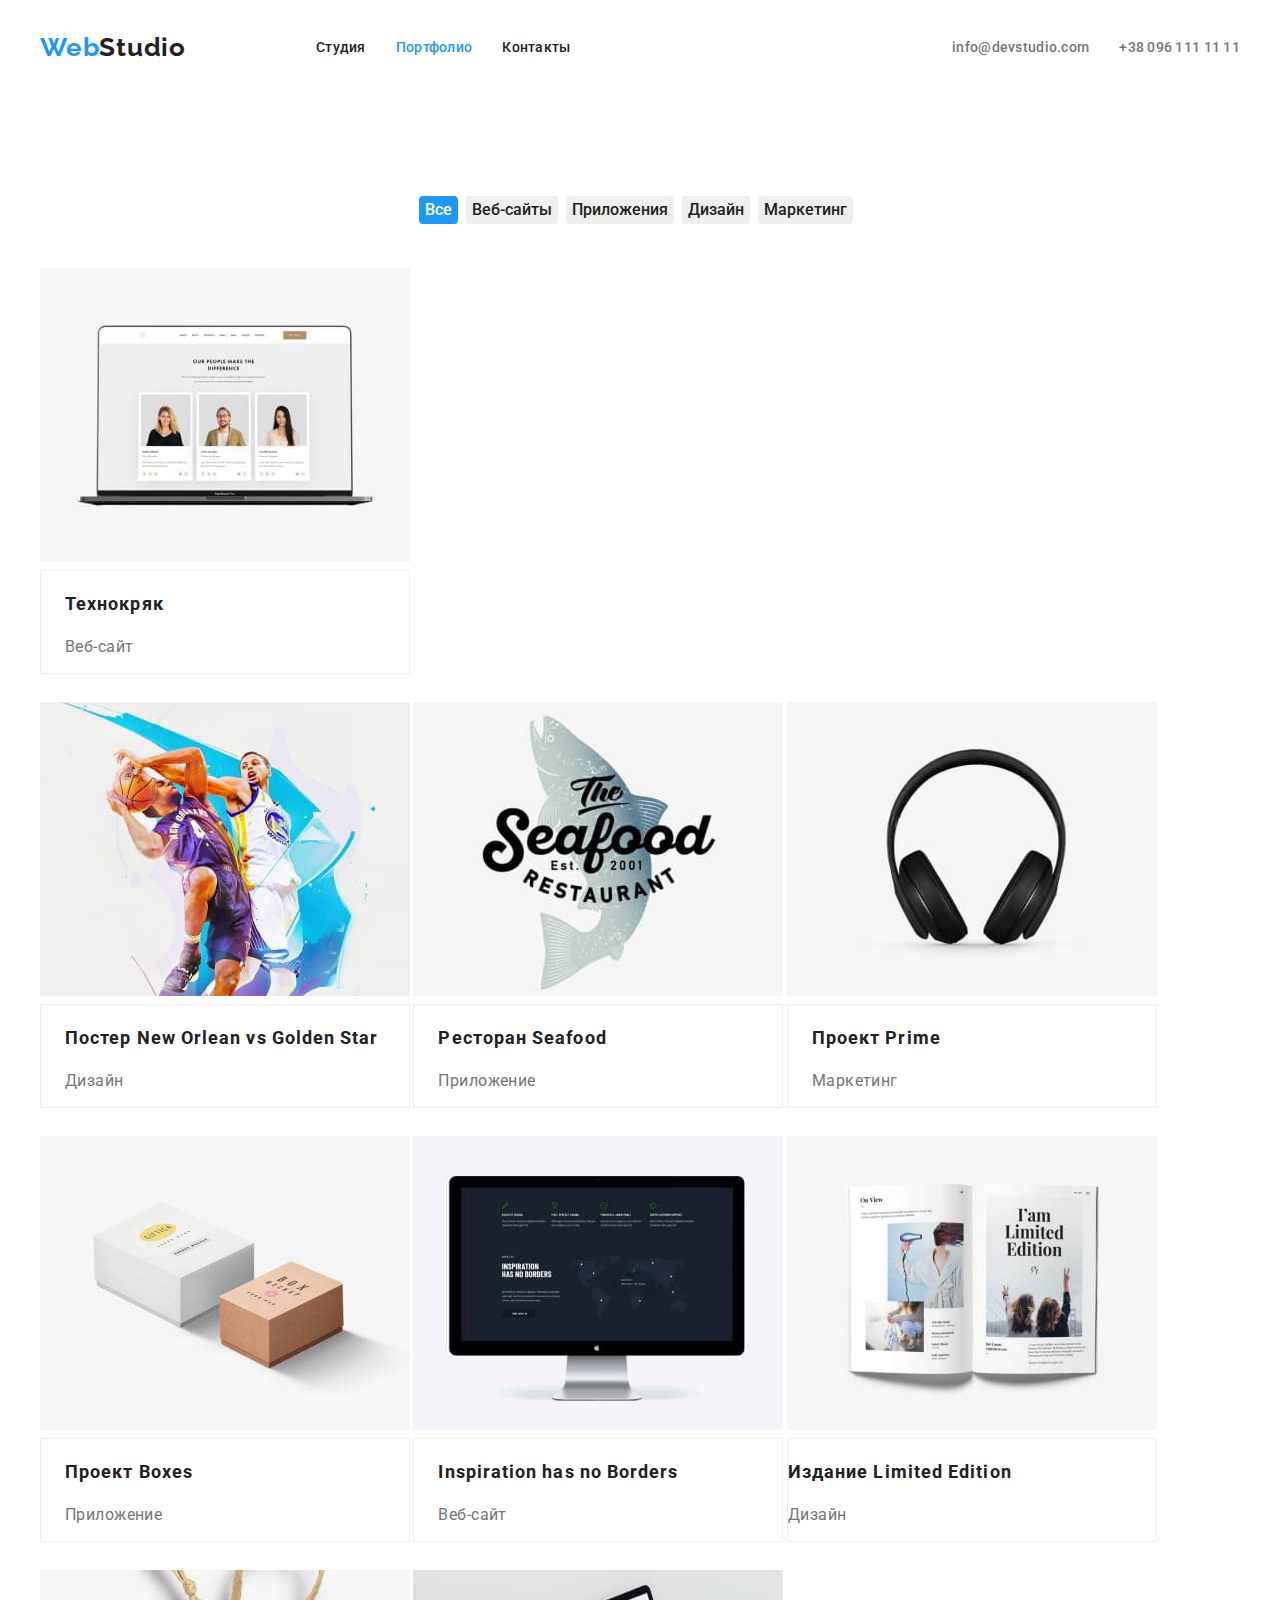
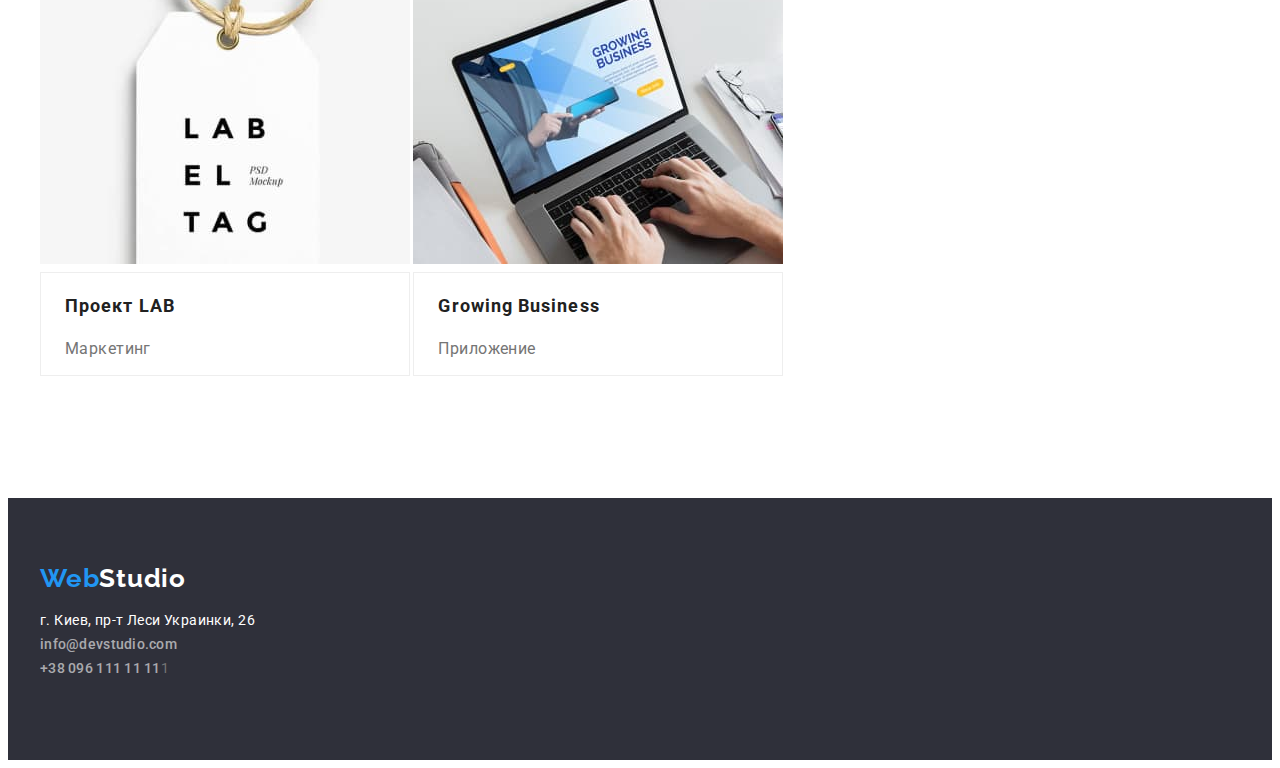
==== portfolio.html @ 3c6b90d7 "доработка" ====
<!DOCTYPE html>
<html lang="ru">
<head>
    <meta charset="UTF-8">
    <meta http-equiv="X-UA-Compatible" content="IE=edge">
    <meta name="viewport" content="width=device-width, initial-scale=1.0">
    <title>Портфолио</title>
    <link href="https://fonts.googleapis.com/css2?family=Raleway:wght@700&family=Roboto:wght@400;500;700&display=swap"
        rel="stylesheet">
        <link rel="stylesheet" href="https://cdnjs.cloudflare.com/ajax/libs/modern-normalize/1.1.0/modern-normalize.min.css"
            integrity="sha512-wpPYUAdjBVSE4KJnH1VR1HeZfpl1ub8YT/NKx4PuQ5NmX2tKuGu6U/JRp5y+Y8XG2tV+wKQpNHVUX03MfMFn9Q=="
            crossorigin="anonymous" referrerpolicy="no-referrer" />
    <link rel="stylesheet" href="./css/styles.css">
</head>
<body> 
    <!--Head-->
    <header class="header">
        <div class="conteiner-main-nav">
        <nav class="header-nav">
            <a class="logo link" href="./index.html"><span class="accent">Web</span>Studio</a>
    
            <ul class="header-list list">
                <li class="header-item"><a class="nav-link link" href="./index.html">Студия</a></li>
                <li class="header-item"><a class="nav-link link current" href="./portfolio.html">Портфолио</a></li>
                <li class="header-item"><a class="nav-link link" href="./index.html">Контакты</a></li>
            </ul>
        </nav>
        <ul class="header-list list">
    
            <li class="header-item"><a class="contacts-link link" href="mailto:info@devstudio.com">info@devstudio.com</a>
            </li>
            <li class="header-item"><a class="contacts-link link" href="tel:+380961111111">+38 096 111 11 11</a></li>
        </ul>
        </div>
    </header>
    <main class="conteiner">
    <section class="portfolio">
        <h1 class="visually-hidden">Портфолио</h1>
      <div class="flex-main">
        <ul class="portfolio-buttons-list list">
            <li><button class="portfolio-button current" type="button">Все</button></li>
            <li><button class="portfolio-button" type="button">Веб-сайты</button></li>
            <li><button class="portfolio-button" type="button">Приложения</button></li>
            <li><button class="portfolio-button" type="button">Дизайн</button></li>
            <li><button class="portfolio-button" type="button">Маркетинг</button></li>
        </ul>
        
        <ul class="flex-list list">
            <li class="flex-item"> <a class="link link" href=""><img src="./images/portfolio/img.jpg" alt="Лап Топ" width="370" />
            <div class="flex-frame">
            <h2 class="flex-sub">Технокряк</h2>
            <p class="flex-desc">Веб-сайт</p></a></li>
            </div>

            <li class="flex-item"> <a class="link link" href=""><img src="./images/portfolio/img-2.jpg" alt="Постер Баскетбол" width="370" />
            <div class="flex-frame">
            <h2 class="flex-sub">Постер New Orlean vs Golden Star</h2>
            <p class="flex-desc">Дизайн</p></a></li>
            </div>

            <li class="flex-item"> <a class="link link" href=""><img src="./images/portfolio/img-3.jpg" alt="Логотип ресторана" width="370" />
            <div class="flex-frame">
            <h2 class="flex-sub">Ресторан Seafood</h2>
            <p class="flex-desc">Приложение</p></a></li>
            </div>

            <li class="flex-item"> <a class="link link" href=""><img src="./images/portfolio/img-4.jpg" alt="Наушники" width="370" />
            <div class="flex-frame">
            <h2 class="flex-sub">Проект Prime</h2>
            <p class="flex-desc">Маркетинг</p></a></li>
            </div>

            <li class="flex-item"> <a class="link link" href=""><img src="./images/portfolio/img-5.jpg" alt="Коробочки" width="370" />
                <div class="flex-frame">
            <h2 class="flex-sub">Проект Boxes</h2>
            <p class="flex-desc">Приложение</p></a></li>
            </div>

            <li class="flex-item"> <a class="link link" href=""><img src="./images/portfolio/img-6.jpg" alt="Монитор" width="370" />
                <div class="flex-frame">
            <h2 class="flex-sub">Inspiration has no Borders</h2>
            <p class="flex-desc">Веб-сайт</p></a></li>
            </div>

            <li class="flex-item"> <a class="link link" href=""><img src="./images/portfolio/img-7.jpg" alt="Книга" width="370" />
                <div class="flex-frame">
            <h2 class="work-sub">Издание Limited Edition</h2>
            <p class="work-desc">Дизайн</p></a></li>
            </div>

            <li class="flex-item"> <a class="link link" href=""><img src="./images/portfolio/img-8.jpg" alt="Бирка" width="370" />
                <div class="flex-frame">
            <h2 class="flex-sub">Проект LAB</h2>
            <p class="flex-desc">Маркетинг</p></a></li>
            </div>

            <li class="flex-item"> <a class="link link" href=""><img src="./images/portfolio/img-9.jpg" alt="Призентация" width="370" />
                <div class="flex-frame">
            <h2 class="flex-sub">Growing Business</h2>
            <p class="flex-desc">Приложение</p></a></li>
            </div>
        </ul>
        </div>
    </section>
    </main>
    <footer class="footer">
        <div class="conteiner">
        <a class="logo link" href="./index.html"><span class="accent">Web</span>Studio</a>
    
        <address class="address">
            <ul class="address-list list">
                <li class="address-item"><a class="address-link link" href="./index.html">г. Киев, пр-т Леси Украинки,
                        26</a></li>
                <li class="address-item"><a class="contacts-link link"
                        href="mailto:info@devstudio.com">info@devstudio.com</a></li>
                <li class="address-item"><a class="contacts-link link" href="tel:+380961111111">+38 096 111 11 11</a>1</li>
            </ul>
        </address>
    </div>
    </footer>
    
</body>
</html>
---- css/styles.css ----
:root{
    --primary-text-color: #757575;
    --secondary-text-color: #212121;
    --primary-white-color: #ffffff;
    --accent-color: #2196f3;
}

body{
    font-family: Roboto,sans-serif;
    font-size: 14px;
    color: var(--primary-text-color);
    letter-spacing: 0.03em;
    line-height: 1.71;
    background-color: var(--primary-white-color)
}
.list{
    list-style: none;
}

.link{
    text-decoration: none;
}
.accent{
    color: var(--accent-color);
}
/*---------------conteiner--------------- */
.conteiner{
   width: 1200px;
   padding-left: 15px;
   padding-right: 15px;
   margin: 0 auto;
 } 
.conteiner-main-nav {
    display: flex;
    width: 1200px;
    height: 80px;
    padding-left: 15px;
    padding-right: 15px;
    margin: 0 auto;
    align-items: center;
    justify-content: space-between;
}
/*-----------------header---------------- */
.header-nav{
    display: flex;
    margin-right: 50px;
}
.header-list {
    display: flex;
    margin-left: 90px;
    margin-top: 34px;
    margin-bottom: 34px;
 }
.header-item {
    margin-right: 30px;   
}
.header-list .header-item:last-child {
    margin-right: 0px;
} 
.nav-link{
    margin-bottom: 100px;
}
address {
    font-style: normal;
}
/*-------------------logo-------------------*/
.logo{
    margin-top: 30px;
    margin-bottom: 30px;
    font-family: 'Raleway';
    font-weight: 700;
    font-size: 26px;
    line-height: 1.19;
    letter-spacing: 0.03em;
    color: var(--secondary-text-color)  
}
/*-----------------portfoliobtn----------------*/
.portfolio-buttons-list {
    display: flex;
    flex-wrap: wrap;
}
.portfolio-button {
    margin-right: 8px;

}
.portfolio-buttons-list:last-child{
    margin-right: 0px;
}
.nav-link,
.contacts-link {
    font-weight: 500;
    line-height: 1.14;
    letter-spacing: 0.02em;
    color: var(--secondary-text-color)
}
.contacts-link {
    color: var(--primary-text-color)
}
/*--------------------hero--------------------*/
.visually-hidden {
    position: absolute;
    width: 1px;
    height: 1px;
    margin: -1px;
    border: 0;
    padding: 0;
    clip: rect(0 0 0 0);
    overflow: hidden;
}
.hero{
    background-color: #2F303A;
    text-align: center;
    padding-top: 94px;
    padding-bottom: 94px;
}
.hero-title {
    padding-top: 200px;
    margin-top: 0px;
    margin-bottom: 50px;
    font-weight: 900;
    font-size: 44px;
    line-height: 1.36;
    letter-spacing: 0.06em;
    text-transform: uppercase;
    color: var(--primary-white-color)
    
}
/*-------------------btn---------------------*/
.button{
    display: inline-block;
    font-family: inherit;
    font-weight: 700;
    font-size: 16px;
    line-height: 1.87;
    letter-spacing: 0.06em;
    color: var(--primary-white-color);
    background-color: var(--accent-color);
    border: none;
    padding: 10px 32px ;
    border-radius: 4px;
    min-width: 130px;
    text-align: center;
    cursor: pointer;
}
/*------------------work---------------------*/
.work{
    padding-top: 94px;
    padding-bottom: 94px;
}
.work-list .work-item:last-child {
    margin-right: 0px;
}

.work-list {
    display: flex;
    padding-right: 40px;
    width: 1170px;
}

.work-subtitle {
    font-size: 14px;
    line-height: 1.14;
    text-transform: uppercase;
    color: var(--secondary-text-color)
}
.work-sub {
    font-size: 18px;
    line-height: 2.0;
    letter-spacing: 0.06em;
    color: var(--secondary-text-color)
}
.work-deskription {
    width: 270px;
}
/*-------------------about------------------*/
.about {
    margin-top: 0px;
    margin-bottom: 0px;
    padding-bottom: 94px;
}
.about-list{
    display: flex;
    flex-wrap: wrap;
    justify-content: space-between;
    padding: 0px;
    margin: 0px;
}
.about-item{
    width: 370px;
    height: 294px;
}
/*-------------------title--------------------*/
.section-title{
    font-weight: 700;
    font-size: 36px;
    line-height: 1.16;
    margin: 0px;
    padding-bottom: 50px;
    text-align: center;
    color: var(--secondary-text-color)
}
.section-about-title{
        font-weight: 700;
        font-size: 36px;
        line-height: 1.16;
        text-align: center;
        color: var(--secondary-text-color);
        margin-top: 0px;
        margin-bottom: 0px;
        padding-bottom: 50px;
}
/*--------------------team--------------------*/
.team{
    padding-top: 94px;
    padding-bottom: 94px;
    background-color: #F5F4FA;
}
.team-list{
    display: flex;
    width: 270px;
    padding: 0px;
    margin: 0px;
}
.team-item{
    margin-right: 30px;
}
.team-list .team-item:last-child{
    margin-right: 0px;
}    
.team-list .team-item:first-child{
    margin-left: 0px;
}    
.team-top-title{
    font-weight: 500;
    font-size: 16px;
    line-height: 1.88;
    color: var(--secondary-text-color)
}
.team-desc{
    font-size: 16px;
    line-height: 1.18;
    color: var(--primary-text-color);
}
/*--------------------footer------------------*/
.footer{
    background-color: #2F303A;
    padding-top: 65px;
    padding-bottom: 65px;
}
.footer .logo,
.address-link{
    color: var(--primary-white-color);
}
.footer .contacts-link{
    color: rgba(255, 255, 255, 0.6)
}
.nav-link:hover,
.nav-link:focus,
.contacts-link:hover,
.contacts-link:focus,
.current{
    color: var(--accent-color);
}
/*-----------------portfolio-----------------*/
.portfolio {
    padding-top: 94px;
    padding-bottom: 94px;
}
.portfolio-button.current {
   background-color: var(--accent-color);
   color: var(--primary-white-color)
}

.portfolio-button:hover,
.portfolio-button:focus {
    color: var(--primary-white-color);
    background-color: var(--accent-color);
}
.portfolio-buttons-list {
    justify-content: center;
    padding: 0;
    padding-bottom: 30px;    
}
.portfolio-button {
    font-family: inherit;
    font-weight: 500;
    font-size: 16px;
    line-height: 1.62;
    text-align: center;
    color: var(--secondary-text-color);
    border: none;
    border-radius: 4px;
    cursor: pointer;
}
/*---------------work portfolio-----------------*/
    .work-desc{
    font-size: 16px;
    line-height: 1.18;
    color: var(--primary-text-color)
}
    .work-deskription{
    font-size: 14px;
    color: var(--primary-text-color)
}
/*------------------flex--------------------*/

.flex-list{
    display: flex;
    flex-wrap: wrap;
    justify-content: space-between;
    padding: 0;
    margin: 0px; 
}
.flex-frame {
    border: 1px solid #EEEEEE;
}

.flex-sub{
    font-size: 18px;
    line-height: 2.0;
    letter-spacing: 0.06em;
    padding-left: 24px;
    color: var(--secondary-text-color)
}
.flex-desc{
     font-size: 16px;
     line-height: 1.18;
     padding-left: 24px;
     color: var(--primary-text-color);
}
.flex-item{
    display: inline-block;
    width: 370px;
    height: 404px;
    margin-bottom: 30px;
}

.flex-item:nth-child(3n) {
    margin-right: 0px;
}
.address-list{
    padding: 0px;
}
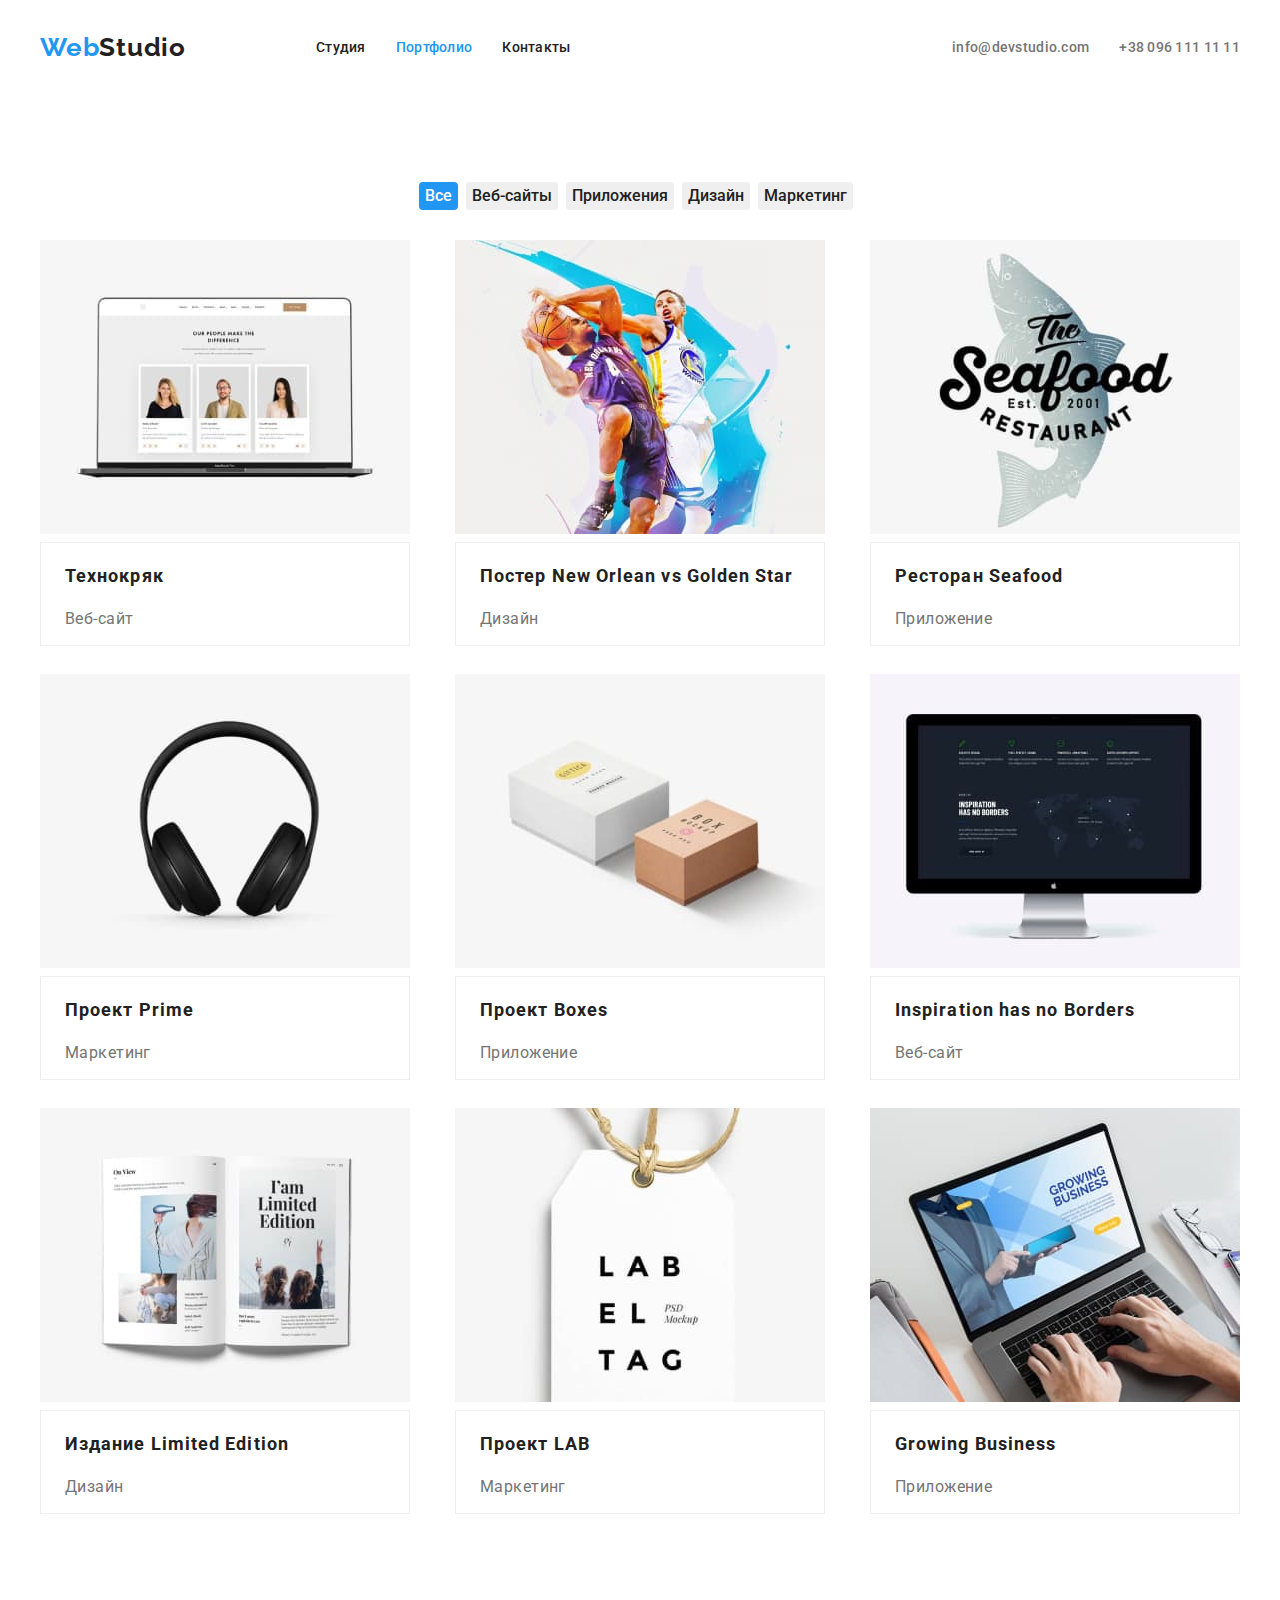
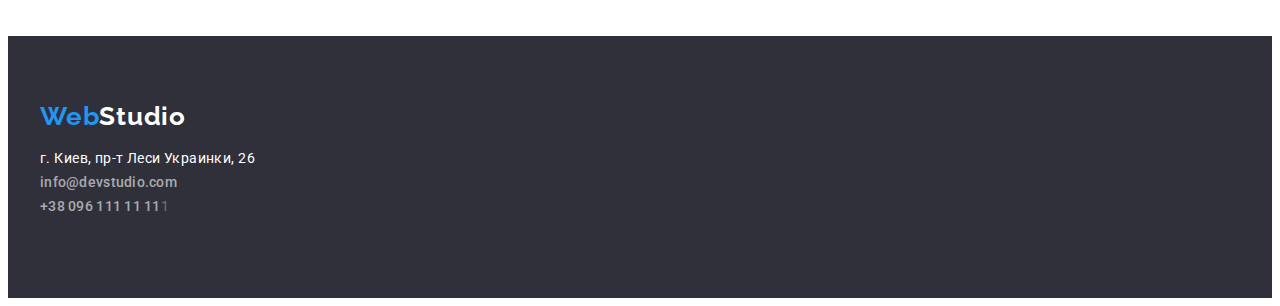
==== commit 03615fc9: "исправление ошибок" ====
--- a/portfolio.html
+++ b/portfolio.html
@@ -36,7 +36,7 @@
     <main class="conteiner">
     <section class="portfolio">
         <h1 class="visually-hidden">Портфолио</h1>
-      <div class="flex-main">
+      
         <ul class="portfolio-buttons-list list">
             <li><button class="portfolio-button current" type="button">Все</button></li>
             <li><button class="portfolio-button" type="button">Веб-сайты</button></li>
@@ -84,8 +84,8 @@
 
             <li class="flex-item"> <a class="link link" href=""><img src="./images/portfolio/img-7.jpg" alt="Книга" width="370" />
                 <div class="flex-frame">
-            <h2 class="work-sub">Издание Limited Edition</h2>
-            <p class="work-desc">Дизайн</p></a></li>
+            <h2 class="flex-sub">Издание Limited Edition</h2>
+            <p class="flex-desc">Дизайн</p></a></li>
             </div>
 
             <li class="flex-item"> <a class="link link" href=""><img src="./images/portfolio/img-8.jpg" alt="Бирка" width="370" />
@@ -100,7 +100,7 @@
             <p class="flex-desc">Приложение</p></a></li>
             </div>
         </ul>
-        </div>
+        
     </section>
     </main>
     <footer class="footer">
--- a/css/styles.css
+++ b/css/styles.css
@@ -115,8 +115,9 @@
 }
 .hero-title {
     padding-top: 200px;
-    margin-top: 0px;
-    margin-bottom: 50px;
+    padding-bottom: 45px;
+    margin: 0px;
+
     font-weight: 900;
     font-size: 44px;
     line-height: 1.36;
@@ -142,6 +143,9 @@
     text-align: center;
     cursor: pointer;
 }
+.btn{
+    padding-bottom: 210px;
+}
 /*------------------work---------------------*/
 .work{
     padding-top: 94px;
@@ -279,6 +283,7 @@
 .portfolio-buttons-list {
     justify-content: center;
     padding: 0;
+    margin: 0px;
     padding-bottom: 30px;    
 }
 .portfolio-button {
@@ -308,10 +313,12 @@
     display: flex;
     flex-wrap: wrap;
     justify-content: space-between;
-    padding: 0;
+    padding: 0px;
     margin: 0px; 
 }
 .flex-frame {
+    padding: 0px;
+    margin: 0px;
     border: 1px solid #EEEEEE;
 }
 
@@ -330,6 +337,7 @@
 }
 .flex-item{
     display: inline-block;
+    flex-wrap: wrap;
     width: 370px;
     height: 404px;
     margin-bottom: 30px;
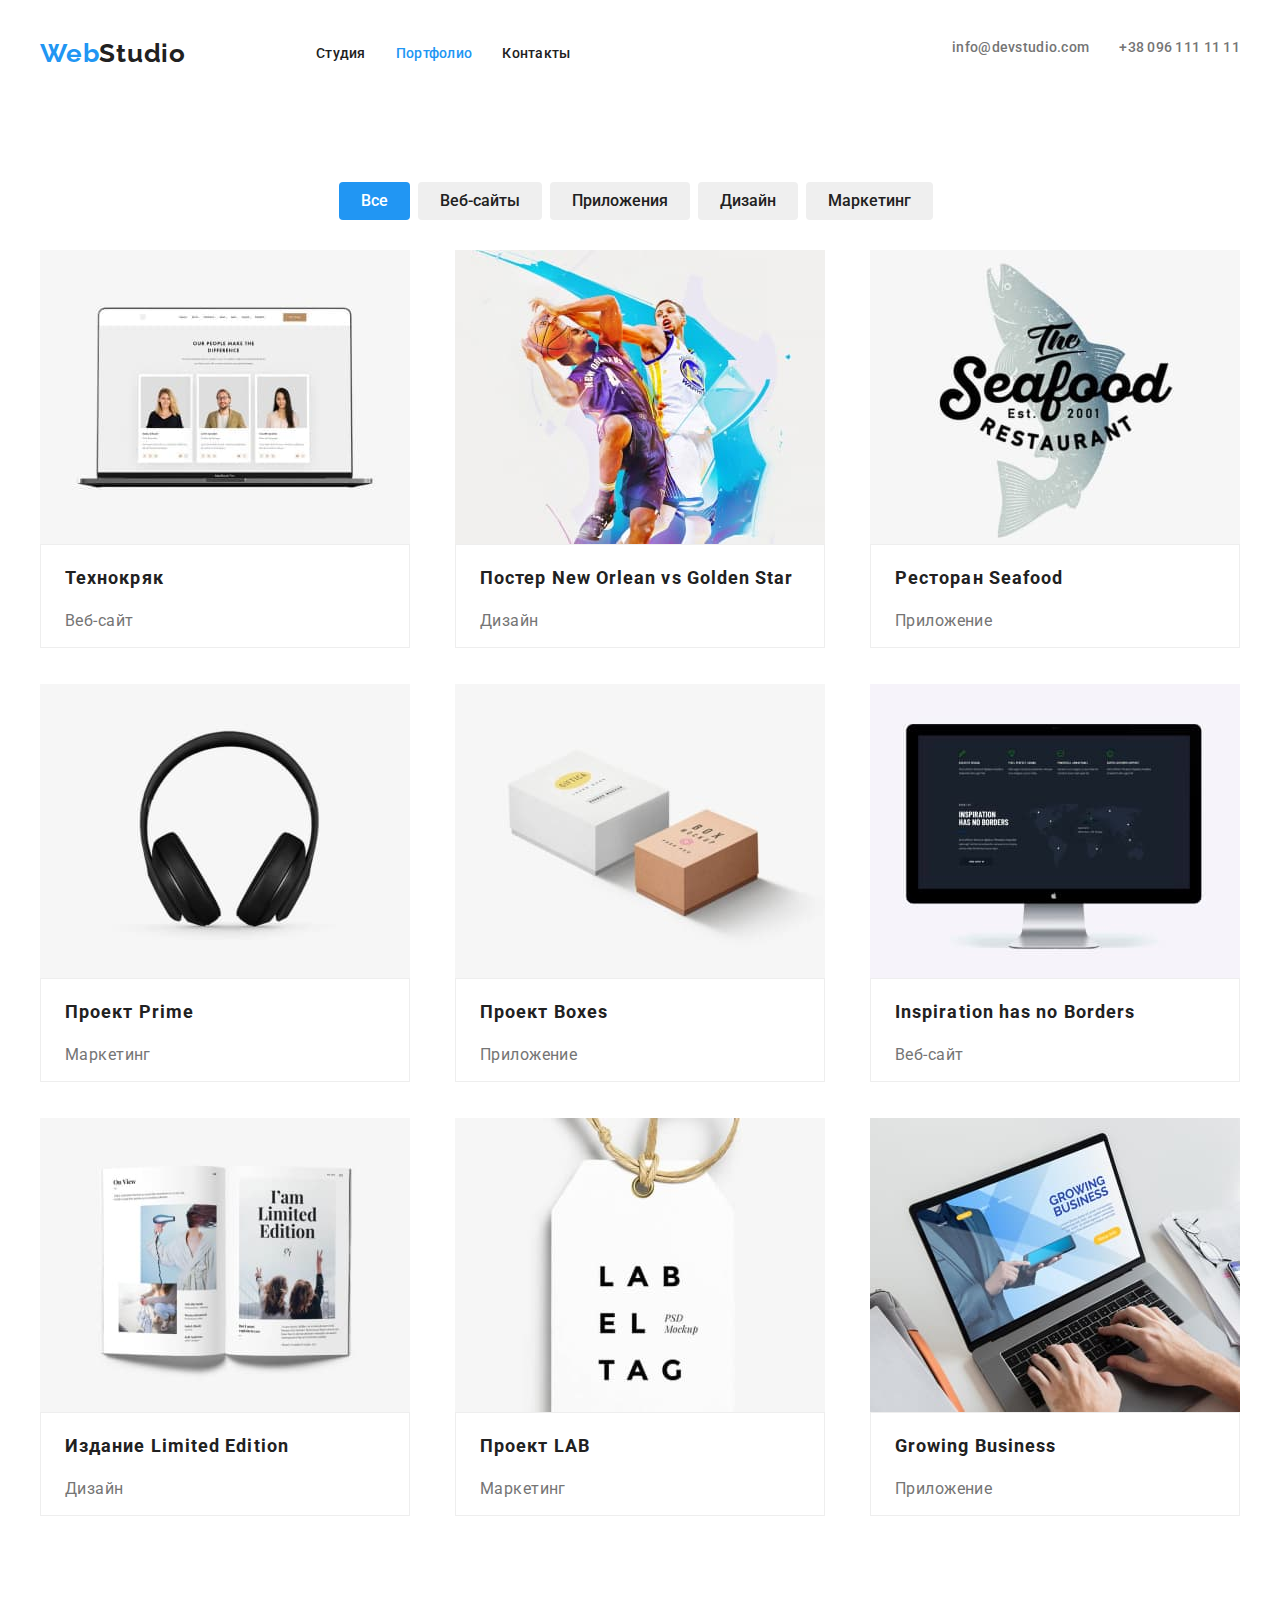
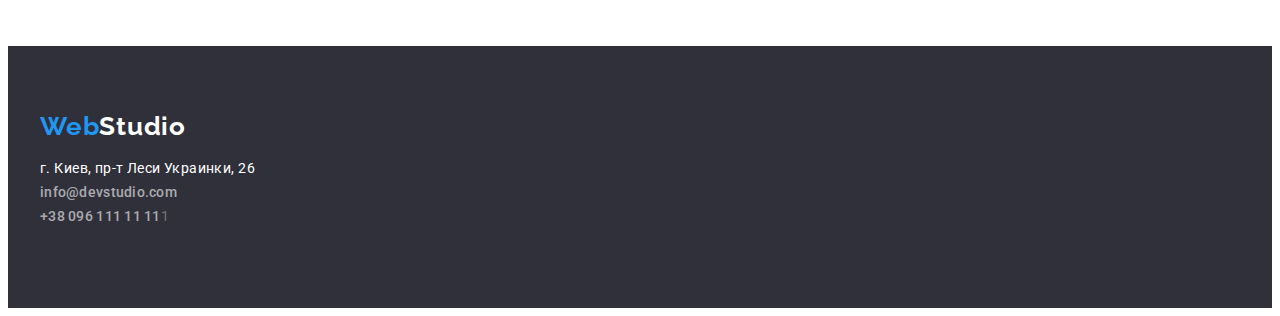
==== commit 8ce68adc: "доработка" ====
--- a/portfolio.html
+++ b/portfolio.html
@@ -46,55 +46,55 @@
         </ul>
         
         <ul class="flex-list list">
-            <li class="flex-item"> <a class="link link" href=""><img src="./images/portfolio/img.jpg" alt="Лап Топ" width="370" />
+            <li class="flex-item"><img src="./images/portfolio/img.jpg" alt="Лап Топ" width="370" style="display: block;" />
             <div class="flex-frame">
             <h2 class="flex-sub">Технокряк</h2>
             <p class="flex-desc">Веб-сайт</p></a></li>
             </div>
 
-            <li class="flex-item"> <a class="link link" href=""><img src="./images/portfolio/img-2.jpg" alt="Постер Баскетбол" width="370" />
+            <li class="flex-item"><img src="./images/portfolio/img-2.jpg" alt="Постер Баскетбол" width="370" style="display: block;"/>
             <div class="flex-frame">
             <h2 class="flex-sub">Постер New Orlean vs Golden Star</h2>
             <p class="flex-desc">Дизайн</p></a></li>
             </div>
 
-            <li class="flex-item"> <a class="link link" href=""><img src="./images/portfolio/img-3.jpg" alt="Логотип ресторана" width="370" />
+            <li class="flex-item"><img src="./images/portfolio/img-3.jpg" alt="Логотип ресторана" width="370" style="display: block;"/>
             <div class="flex-frame">
             <h2 class="flex-sub">Ресторан Seafood</h2>
             <p class="flex-desc">Приложение</p></a></li>
             </div>
 
-            <li class="flex-item"> <a class="link link" href=""><img src="./images/portfolio/img-4.jpg" alt="Наушники" width="370" />
+            <li class="flex-item"><img src="./images/portfolio/img-4.jpg" alt="Наушники" width="370" style="display: block;"/>
             <div class="flex-frame">
             <h2 class="flex-sub">Проект Prime</h2>
             <p class="flex-desc">Маркетинг</p></a></li>
             </div>
 
-            <li class="flex-item"> <a class="link link" href=""><img src="./images/portfolio/img-5.jpg" alt="Коробочки" width="370" />
+            <li class="flex-item"><img src="./images/portfolio/img-5.jpg" alt="Коробочки" width="370" style="display: block;"/>
                 <div class="flex-frame">
             <h2 class="flex-sub">Проект Boxes</h2>
             <p class="flex-desc">Приложение</p></a></li>
             </div>
 
-            <li class="flex-item"> <a class="link link" href=""><img src="./images/portfolio/img-6.jpg" alt="Монитор" width="370" />
+            <li class="flex-item"><img src="./images/portfolio/img-6.jpg" alt="Монитор" width="370" style="display: block;"/>
                 <div class="flex-frame">
             <h2 class="flex-sub">Inspiration has no Borders</h2>
             <p class="flex-desc">Веб-сайт</p></a></li>
             </div>
 
-            <li class="flex-item"> <a class="link link" href=""><img src="./images/portfolio/img-7.jpg" alt="Книга" width="370" />
+            <li class="flex-item"><img src="./images/portfolio/img-7.jpg" alt="Книга" width="370" style="display: block;"/>
                 <div class="flex-frame">
             <h2 class="flex-sub">Издание Limited Edition</h2>
             <p class="flex-desc">Дизайн</p></a></li>
             </div>
 
-            <li class="flex-item"> <a class="link link" href=""><img src="./images/portfolio/img-8.jpg" alt="Бирка" width="370" />
+            <li class="flex-item"><img src="./images/portfolio/img-8.jpg" alt="Бирка" width="370" style="display: block;"/>
                 <div class="flex-frame">
             <h2 class="flex-sub">Проект LAB</h2>
             <p class="flex-desc">Маркетинг</p></a></li>
             </div>
 
-            <li class="flex-item"> <a class="link link" href=""><img src="./images/portfolio/img-9.jpg" alt="Призентация" width="370" />
+            <li class="flex-item"><img src="./images/portfolio/img-9.jpg" alt="Призентация" width="370" style="display: block;"/>
                 <div class="flex-frame">
             <h2 class="flex-sub">Growing Business</h2>
             <p class="flex-desc">Приложение</p></a></li>
--- a/css/styles.css
+++ b/css/styles.css
@@ -13,6 +13,8 @@
     line-height: 1.71;
     background-color: var(--primary-white-color)
 }
+
+
 .list{
     list-style: none;
 }
@@ -44,6 +46,7 @@
 .header-nav{
     display: flex;
     margin-right: 50px;
+    height: 80px;
 }
 .header-list {
     display: flex;
@@ -78,9 +81,14 @@
 .portfolio-buttons-list {
     display: flex;
     flex-wrap: wrap;
+    
 }
 .portfolio-button {
     margin-right: 8px;
+    padding-top: 6px;
+        padding-bottom: 6px;
+        padding-right: 22px;
+        padding-left: 22px;
 
 }
 .portfolio-buttons-list:last-child{
@@ -110,21 +118,26 @@
 .hero{
     background-color: #2F303A;
     text-align: center;
-    padding-top: 94px;
-    padding-bottom: 94px;
-}
+    
+    padding-bottom: 94px;
+    margin: 0 auto;
+    height: 600px;
+    
+}
+
 .hero-title {
-    padding-top: 200px;
-    padding-bottom: 45px;
-    margin: 0px;
-
+    text-align: center;
+    margin: 0 auto;
     font-weight: 900;
     font-size: 44px;
     line-height: 1.36;
+    padding-top: 200px;
+    padding-bottom: 34px;
+    width: 696px;
     letter-spacing: 0.06em;
     text-transform: uppercase;
-    color: var(--primary-white-color)
-    
+    color: var(--primary-white-color);
+   
 }
 /*-------------------btn---------------------*/
 .button{
@@ -144,7 +157,7 @@
     cursor: pointer;
 }
 .btn{
-    padding-bottom: 210px;
+    padding-bottom: 200px;
 }
 /*------------------work---------------------*/
 .work{
@@ -270,6 +283,7 @@
     padding-top: 94px;
     padding-bottom: 94px;
 }
+
 .portfolio-button.current {
    background-color: var(--accent-color);
    color: var(--primary-white-color)
@@ -310,6 +324,7 @@
 /*------------------flex--------------------*/
 
 .flex-list{
+    
     display: flex;
     flex-wrap: wrap;
     justify-content: space-between;
@@ -317,6 +332,7 @@
     margin: 0px; 
 }
 .flex-frame {
+    
     padding: 0px;
     margin: 0px;
     border: 1px solid #EEEEEE;
@@ -343,6 +359,7 @@
     margin-bottom: 30px;
 }
 
+
 .flex-item:nth-child(3n) {
     margin-right: 0px;
 }
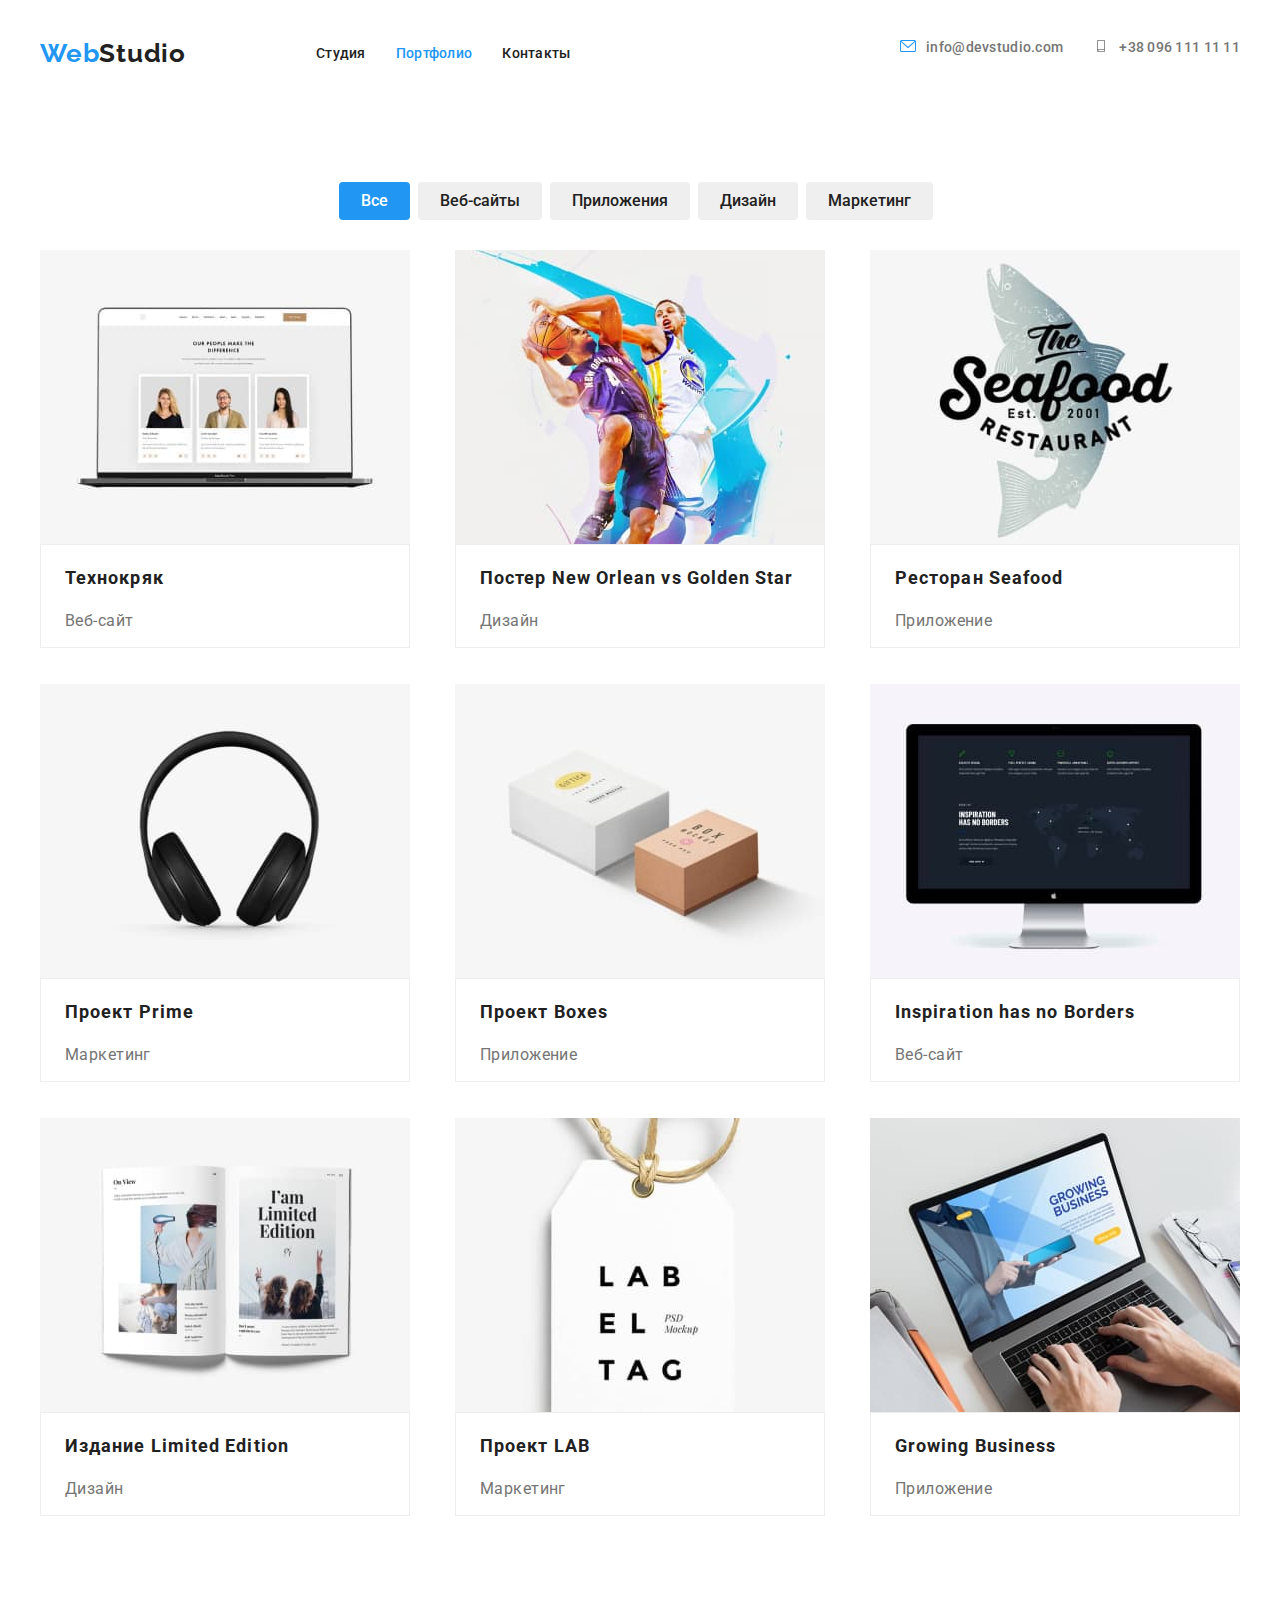
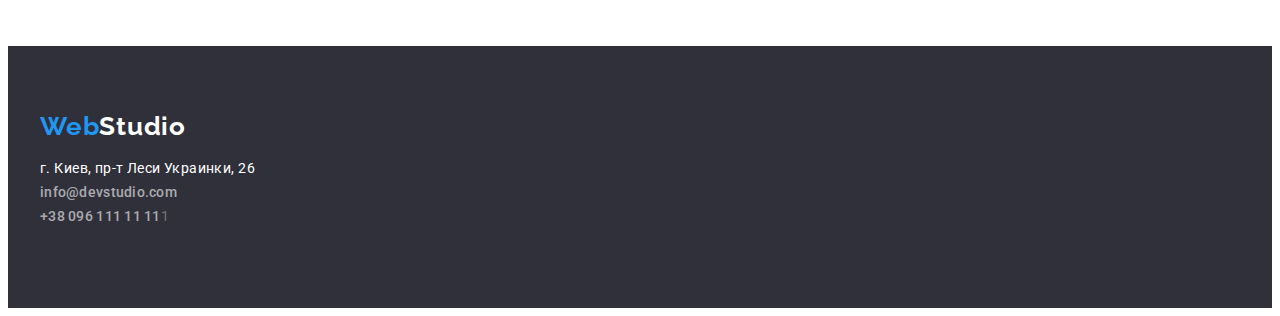
==== commit 1910a436: "доработка" ====
--- a/portfolio.html
+++ b/portfolio.html
@@ -27,9 +27,9 @@
         </nav>
         <ul class="header-list list">
     
-            <li class="header-item"><a class="contacts-link link" href="mailto:info@devstudio.com">info@devstudio.com</a>
+            <li class="header-item icon-envelope"><a class="contacts-link link" href="mailto:info@devstudio.com">info@devstudio.com</a>
             </li>
-            <li class="header-item"><a class="contacts-link link" href="tel:+380961111111">+38 096 111 11 11</a></li>
+            <li class="header-item icon-smartphone"><a class="contacts-link link" href="tel:+380961111111">+38 096 111 11 11</a></li>
         </ul>
         </div>
     </header>
--- a/css/styles.css
+++ b/css/styles.css
@@ -13,7 +13,10 @@
     line-height: 1.71;
     background-color: var(--primary-white-color)
 }
-
+.section {
+    padding-top: 94px;
+    padding-bottom: 94px;
+}
 
 .list{
     list-style: none;
@@ -54,6 +57,49 @@
     margin-top: 34px;
     margin-bottom: 34px;
  }
+
+.icon-envelope::before {
+    display: inline-block;
+    content:"";
+    width: 16px;
+    height: 12px;
+    top: 34px;
+    left: 1052px;
+    margin-right: 10px;
+    background-position: center;
+    background-repeat: no-repeat;
+    background-repeat: no-repeat;
+    background-size: contain;
+    
+
+}
+
+.icon-envelope::before {
+    background-image: url(../images/icon.svg/envelope.svg);
+}
+.icon-smartphone::before {
+    display: inline-block;
+    content: "";
+    width: 16px;
+    height: 12px;
+    top: 34px;
+    left: 1052px;
+    margin-right: 10px;
+    background-position: center;
+    background-repeat: no-repeat;
+    background-repeat: no-repeat;
+    background-size: contain;
+    
+
+}
+
+.icon-smartphone::before {
+    background-image: url(../images/icon.svg/smartphone.svg);
+}
+
+
+
+
 .header-item {
     margin-right: 30px;   
 }
@@ -118,11 +164,16 @@
 .hero{
     background-color: #2F303A;
     text-align: center;
-    
-    padding-bottom: 94px;
     margin: 0 auto;
-    height: 600px;
-    
+    
+    min-width: 1600px;
+    background-image: linear-gradient( to right,
+    rgba(47, 48, 58, 0.4),
+    rgba(47, 48, 58, 0.4)),
+    url(../images/studio/Img-8.jpg);
+    background-repeat: no-repeat;
+    background-position: center;
+    background-size: cover;
 }
 
 .hero-title {
@@ -167,11 +218,44 @@
 .work-list .work-item:last-child {
     margin-right: 0px;
 }
+/*----------------icon------------------------*/
+
+
+
+
+.work-item::before {
+    content:"";
+    display: block;
+    width: 270px;
+    height: 120px;
+    padding-top: 25px;
+    padding-bottom: 25px;
+    padding-right: 102px;
+    padding-left: 102px;
+    background: #F5F4FA;
+    border-radius: 4px;
+    background-position: center;
+    background-repeat: no-repeat;
+    margin-right: 30px;
+}
+.icon-antenna::before {
+    background-image: url(../images/studio/antenna-1.png);
+}
+.icon-clock::before {
+    background-image: url(../images/studio/clock-2.png);
+}
+.icon-diagram::before {
+    background-image: url(../images/studio/diagram-3.png);
+}
+.icon-astronaut::before {
+    background-image: url(../images/studio/astronaut-4.png);
+}
 
 .work-list {
     display: flex;
     padding-right: 40px;
     width: 1170px;
+    padding: 0px;
 }
 
 .work-subtitle {
@@ -237,6 +321,7 @@
     width: 270px;
     padding: 0px;
     margin: 0px;
+    text-align: center;
 }
 .team-item{
     margin-right: 30px;
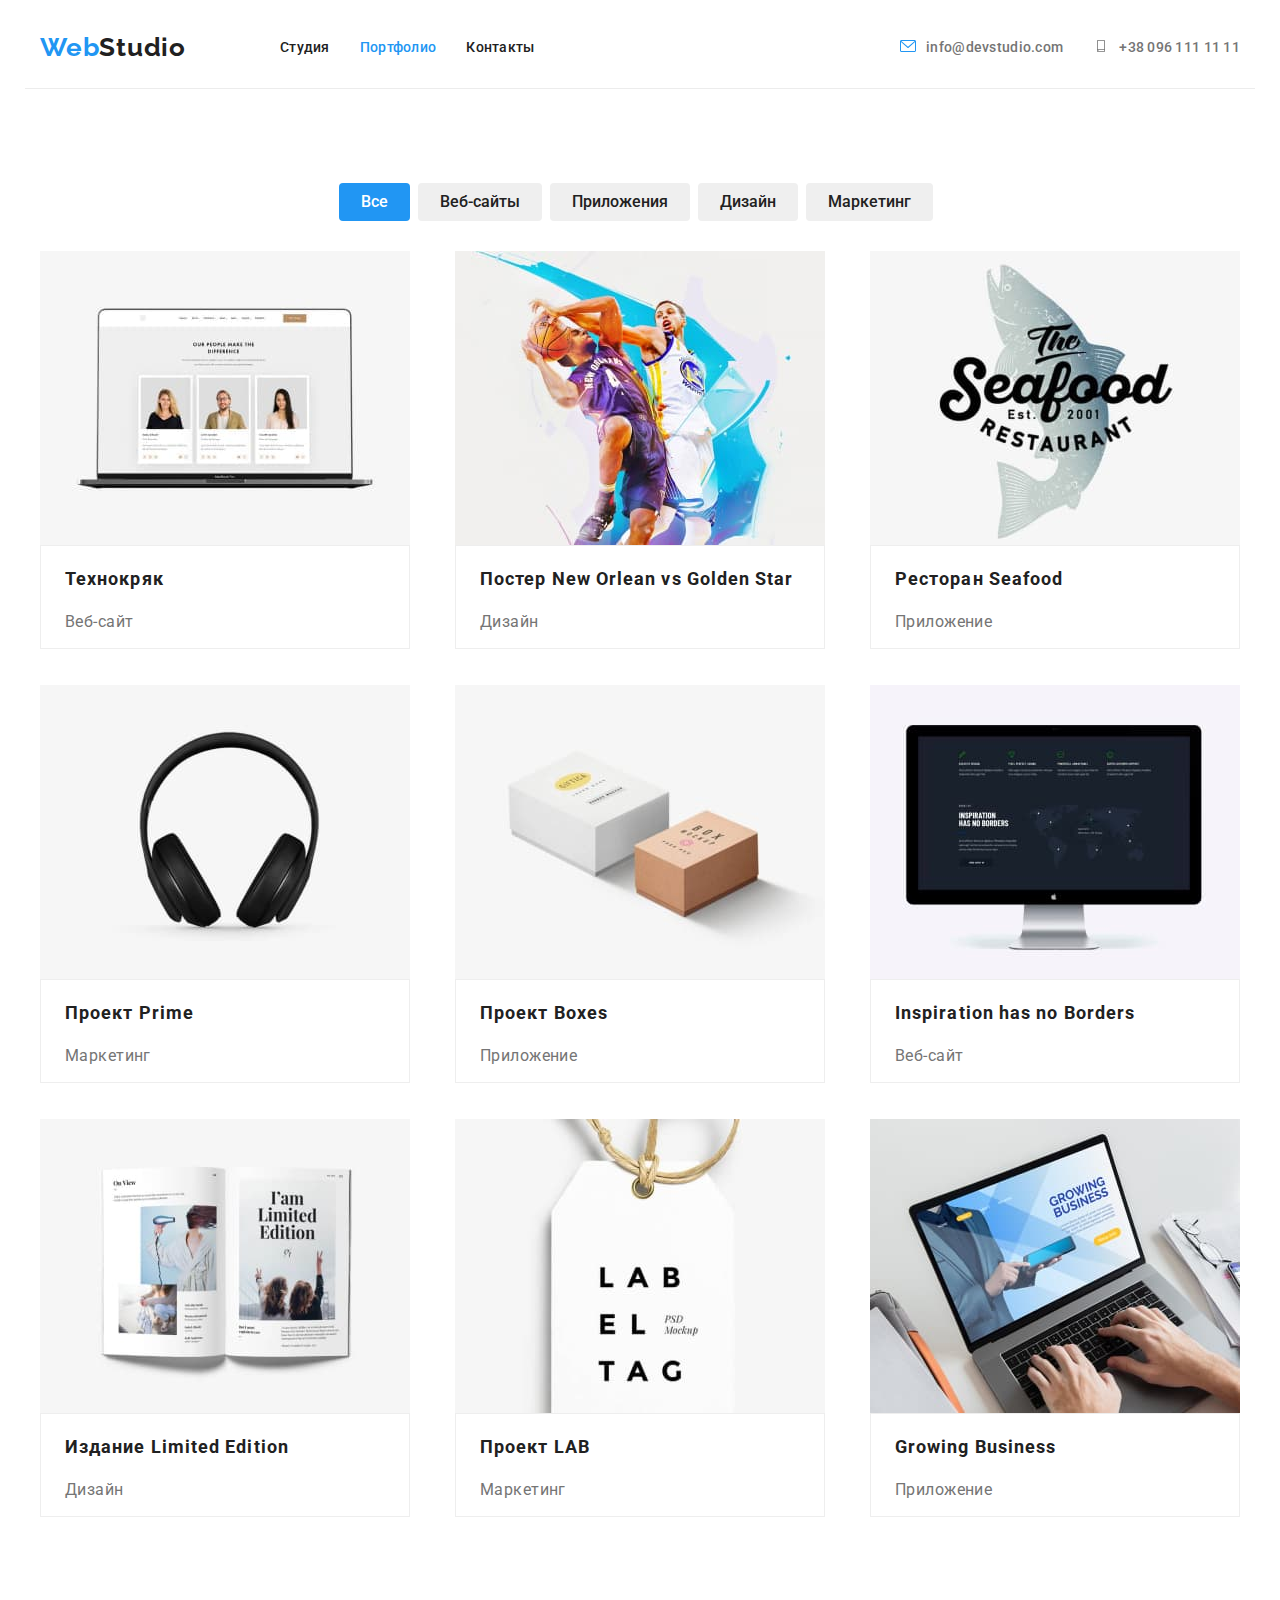
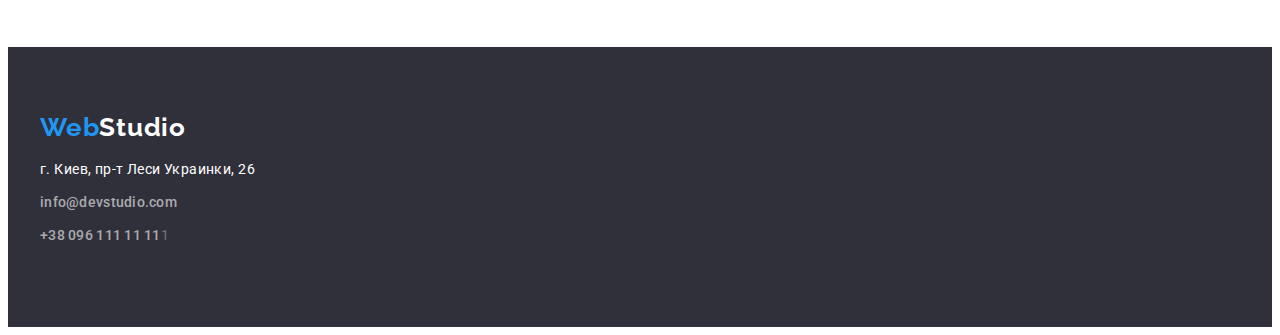
==== commit 45544ded: "иконки" ====
--- a/portfolio.html
+++ b/portfolio.html
@@ -33,7 +33,7 @@
         </ul>
         </div>
     </header>
-    <main class="conteiner">
+    <main class="conteiner"> 
     <section class="portfolio">
         <h1 class="visually-hidden">Портфолио</h1>
       
--- a/css/styles.css
+++ b/css/styles.css
@@ -38,29 +38,30 @@
 .conteiner-main-nav {
     display: flex;
     width: 1200px;
-    height: 80px;
     padding-left: 15px;
     padding-right: 15px;
+    padding-top: 24px;
+    padding-bottom: 25px;
+    border-bottom: 1px solid #ECECEC;
     margin: 0 auto;
-    align-items: center;
     justify-content: space-between;
+    
 }
 /*-----------------header---------------- */
 .header-nav{
     display: flex;
-    margin-right: 50px;
-    height: 80px;
+    
 }
 .header-list {
     display: flex;
-    margin-left: 90px;
-    margin-top: 34px;
-    margin-bottom: 34px;
+    margin: 0px;
+    padding-left: 94px;
+    align-items: center;
  }
-
+ 
 .icon-envelope::before {
     display: inline-block;
-    content:"";
+    content: "";
     width: 16px;
     height: 12px;
     top: 34px;
@@ -70,13 +71,14 @@
     background-repeat: no-repeat;
     background-repeat: no-repeat;
     background-size: contain;
-    
+
 
 }
 
 .icon-envelope::before {
     background-image: url(../images/icon.svg/envelope.svg);
 }
+
 .icon-smartphone::before {
     display: inline-block;
     content: "";
@@ -89,15 +91,11 @@
     background-repeat: no-repeat;
     background-repeat: no-repeat;
     background-size: contain;
-    
-
 }
 
 .icon-smartphone::before {
     background-image: url(../images/icon.svg/smartphone.svg);
 }
-
-
 
 
 .header-item {
@@ -114,8 +112,6 @@
 }
 /*-------------------logo-------------------*/
 .logo{
-    margin-top: 30px;
-    margin-bottom: 30px;
     font-family: 'Raleway';
     font-weight: 700;
     font-size: 26px;
@@ -211,18 +207,10 @@
     padding-bottom: 200px;
 }
 /*------------------work---------------------*/
-.work{
-    padding-top: 94px;
-    padding-bottom: 94px;
-}
 .work-list .work-item:last-child {
     margin-right: 0px;
 }
 /*----------------icon------------------------*/
-
-
-
-
 .work-item::before {
     content:"";
     display: block;
@@ -311,9 +299,16 @@
         padding-bottom: 50px;
 }
 /*--------------------team--------------------*/
+.svg-icon{
+    
+    width: 44px;
+    height: 44px;
+    border-radius: 50%;
+    background-position: center;
+        background-repeat: no-repeat;
+    background-color: tomato;
+}
 .team{
-    padding-top: 94px;
-    padding-bottom: 94px;
     background-color: #F5F4FA;
 }
 .team-list{
@@ -322,9 +317,11 @@
     padding: 0px;
     margin: 0px;
     text-align: center;
+    
 }
 .team-item{
     margin-right: 30px;
+    background-color: #fff;
 }
 .team-list .team-item:last-child{
     margin-right: 0px;
@@ -451,4 +448,9 @@
 .address-list{
     padding: 0px;
 }
-
+.address-item{
+    padding-bottom: 9px;
+}
+.address-list .address-item:last-child {
+    padding-bottom: 0px;
+}
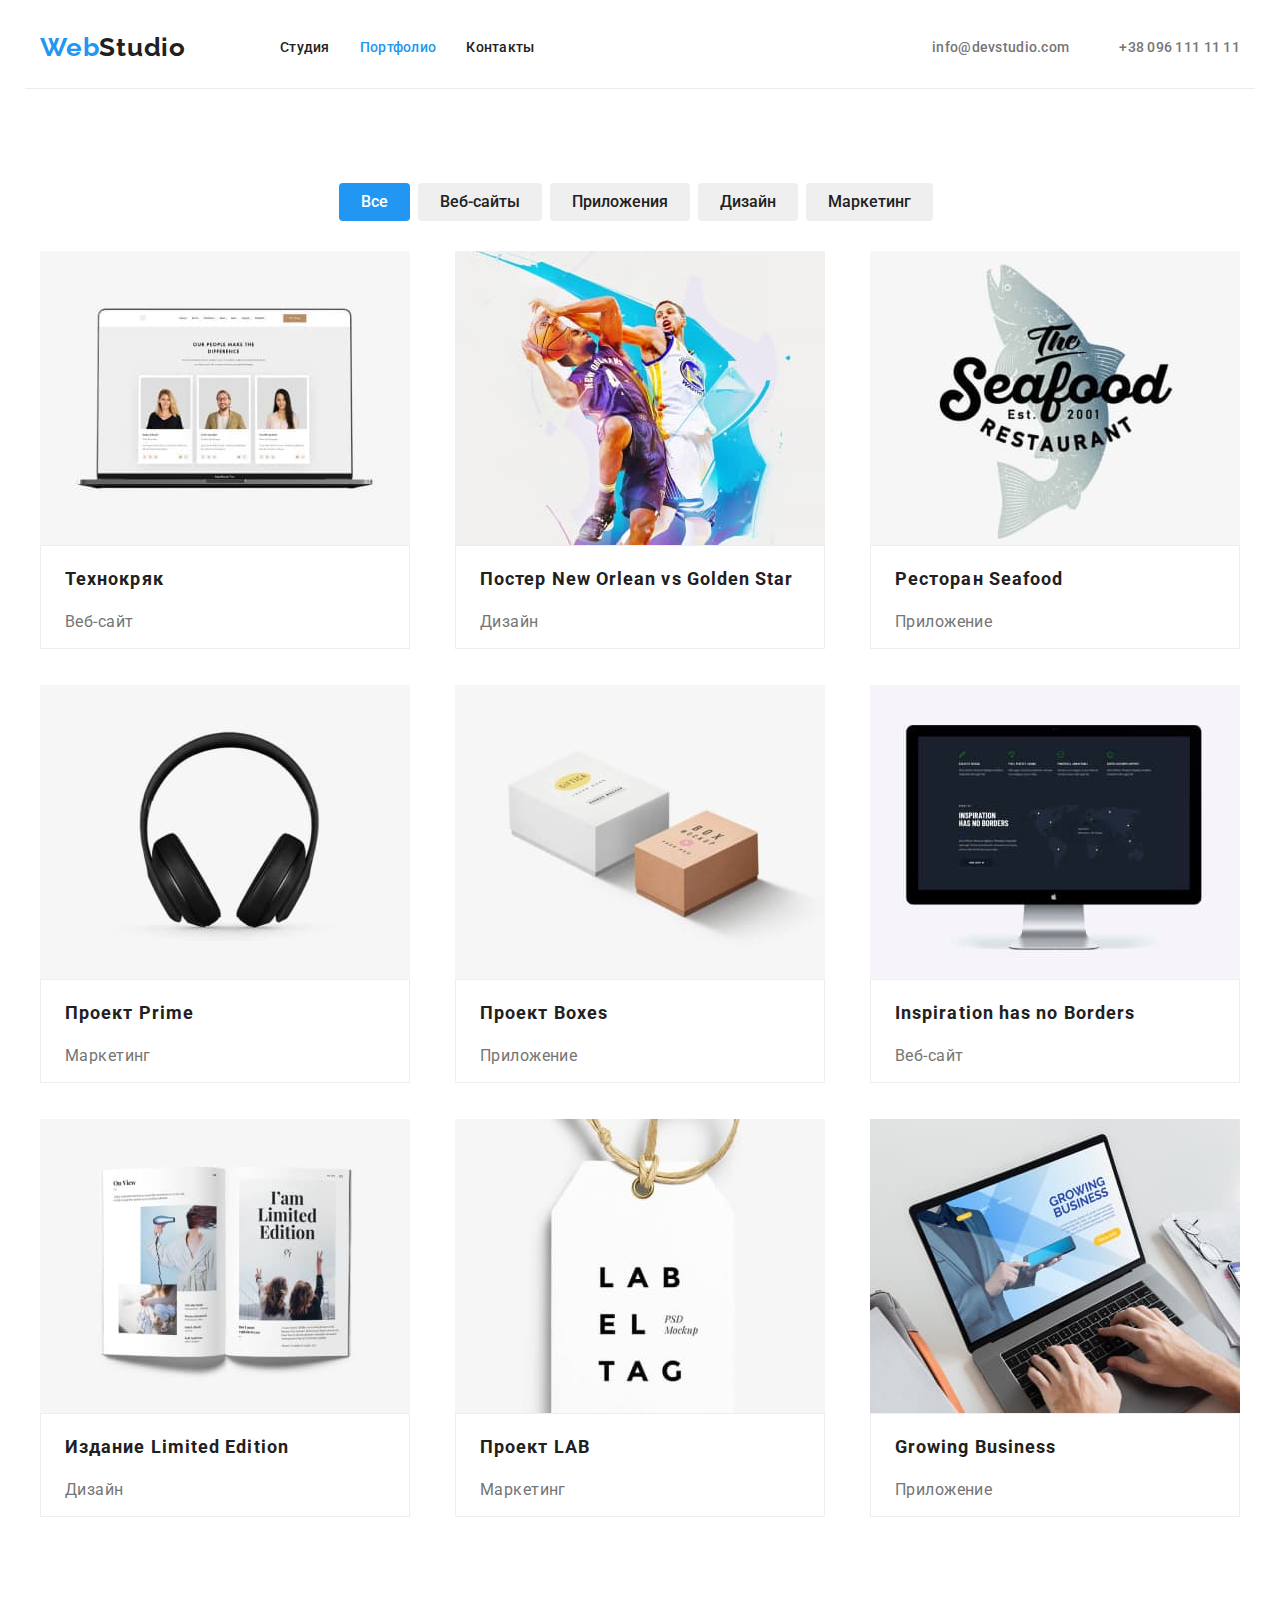
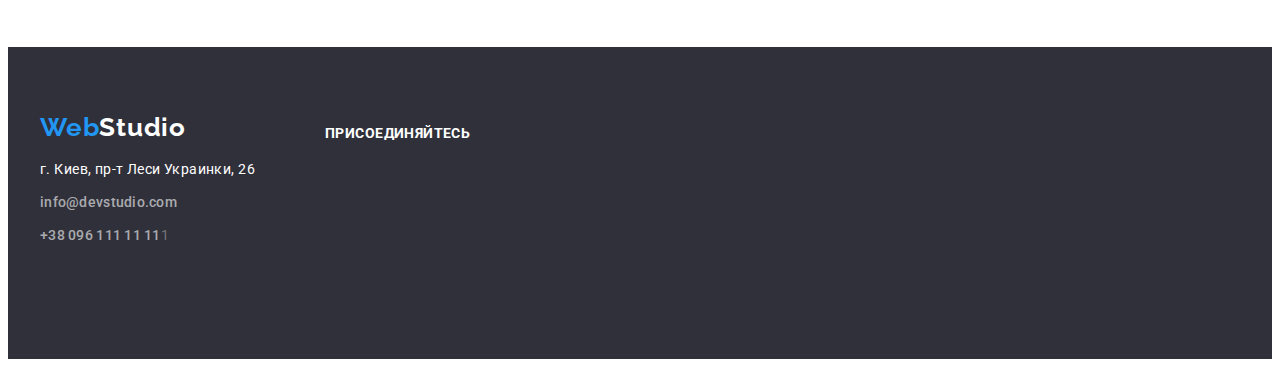
==== commit 74245719: "готова 4 дз" ====
--- a/portfolio.html
+++ b/portfolio.html
@@ -27,9 +27,17 @@
         </nav>
         <ul class="header-list list">
     
-            <li class="header-item icon-envelope"><a class="contacts-link link" href="mailto:info@devstudio.com">info@devstudio.com</a>
+            <li class="header-item">
+                <a class="contacts-link link" href="mailto:info@devstudio.com"><svg width="16" height="10" class="icon-envelope">
+                        <use href="./images/icons.svg#icon-envelope"></use>
+                    </svg>info@devstudio.com</a>
             </li>
-            <li class="header-item icon-smartphone"><a class="contacts-link link" href="tel:+380961111111">+38 096 111 11 11</a></li>
+            
+            <li class="header-item">
+                <a class="contacts-link link" href="tel:+380961111111"><svg width="10" height="16" class="icon-smartphone">
+                        <use href="./images/icons.svg#icon-smartphone"></use>
+                    </svg>+38 096 111 11 11</a>
+            </li>
         </ul>
         </div>
     </header>
@@ -104,19 +112,48 @@
     </section>
     </main>
     <footer class="footer">
-        <div class="conteiner">
-        <a class="logo link" href="./index.html"><span class="accent">Web</span>Studio</a>
+        <div class="conteiner-footer">
+            <div class="conteiner-logo-address">
+                <a class="logo link" href="./index.html"><span class="accent">Web</span>Studio</a>
     
-        <address class="address">
-            <ul class="address-list list">
-                <li class="address-item"><a class="address-link link" href="./index.html">г. Киев, пр-т Леси Украинки,
-                        26</a></li>
-                <li class="address-item"><a class="contacts-link link"
-                        href="mailto:info@devstudio.com">info@devstudio.com</a></li>
-                <li class="address-item"><a class="contacts-link link" href="tel:+380961111111">+38 096 111 11 11</a>1</li>
-            </ul>
-        </address>
-    </div>
+                <address class="address">
+                    <ul class="address-list list">
+                        <li class="address-item"><a class="address-link link" href="./index.html">г. Киев, пр-т Леси
+                                Украинки, 26</a></li>
+                        <li class="address-item"><a class="contacts-link link"
+                                href="mailto:info@devstudio.com">info@devstudio.com</a></li>
+                        <li class="address-item"><a class="contacts-link link" href="tel:+380961111111">+38 096 111 11
+                                11</a>1</li>
+                    </ul>
+            </div>
+            <div class="footer-social">
+    
+                <h3 class="address-comein">присоединяйтесь</h3>
+    
+                <ul class="list-link">
+                    <li class="item-social"><a class="link-social" href=""><svg width="20" height="20"
+                                class="icon-instagram">
+                                <use href="./images/icons.svg#icon-instagram"></use>
+                            </svg>
+                        </a></li>
+                    <li class="item-social"><a class="link-social" href=""><svg width="20" height="20" class="icon-twitter">
+                                <use href="./images/icons.svg#icon-twitter"></use>
+                            </svg>
+                        </a></li>
+                    <li class="item-social"><a class="link-social" href=""><svg width="20" height="20"
+                                class="icon-facebook">
+                                <use href="./images/icons.svg#icon-facebook"></use>
+                            </svg>
+                        </a></li>
+                    <li class="item-social"><a class="link-social" href=""><svg width="20" height="20"
+                                class="icon-linkedin">
+                                <use href="./images/icons.svg#icon-linkedin"></use>
+                            </svg>
+                        </a></li>
+                </ul>
+            </div>
+            </address>
+        </div>
     </footer>
     
 </body>
--- a/css/styles.css
+++ b/css/styles.css
@@ -18,13 +18,48 @@
     padding-bottom: 94px;
 }
 
-.list{
-    list-style: none;
-}
-
 .link{
     text-decoration: none;
 }
+.list {
+    list-style: none;
+    padding: 0;
+}
+
+.list-link {
+    list-style: none;
+    padding: 0 32px;
+    margin-bottom: 30px;
+    display: flex;
+}
+
+.item-social:not(:last-child) {
+    margin-right: 10px;
+}
+
+.link-social {
+    display: flex;
+    align-items: center;
+    justify-content: center;
+    width: 44px;
+    height: 44px;
+    color: #AFB1B8;
+}
+
+.link-social:hover {
+    background-color: var(--accent-color);
+    border-radius: 50%;
+    color: var(--primary-white-color);
+}
+
+.icon-instagram,
+.icon-twitter,
+.icon-facebook,
+.icon-linkedin {
+    fill: currentColor;
+}
+
+
 .accent{
     color: var(--accent-color);
 }
@@ -58,45 +93,21 @@
     padding-left: 94px;
     align-items: center;
  }
- 
-.icon-envelope::before {
-    display: inline-block;
-    content: "";
-    width: 16px;
-    height: 12px;
-    top: 34px;
-    left: 1052px;
-    margin-right: 10px;
-    background-position: center;
-    background-repeat: no-repeat;
-    background-repeat: no-repeat;
-    background-size: contain;
-
-
-}
-
-.icon-envelope::before {
-    background-image: url(../images/icon.svg/envelope.svg);
-}
-
-.icon-smartphone::before {
-    display: inline-block;
-    content: "";
-    width: 16px;
-    height: 12px;
-    top: 34px;
-    left: 1052px;
-    margin-right: 10px;
-    background-position: center;
-    background-repeat: no-repeat;
-    background-repeat: no-repeat;
-    background-size: contain;
-}
-
-.icon-smartphone::before {
-    background-image: url(../images/icon.svg/smartphone.svg);
-}
-
+
+.icon-envelope{
+    fill: var(--primary-text-color);
+ margin-right: 10px;
+}
+.icon-smartphone{
+    fill: var(--primary-text-color);
+margin-right: 10px;
+}
+.icon-envelope:hover{
+    fill: var(--accent-color);
+}
+.icon-smartphone:hover{
+    fill: var(--accent-color);
+}
 
 .header-item {
     margin-right: 30px;   
@@ -299,15 +310,6 @@
         padding-bottom: 50px;
 }
 /*--------------------team--------------------*/
-.svg-icon{
-    
-    width: 44px;
-    height: 44px;
-    border-radius: 50%;
-    background-position: center;
-        background-repeat: no-repeat;
-    background-color: tomato;
-}
 .team{
     background-color: #F5F4FA;
 }
@@ -340,6 +342,55 @@
     line-height: 1.18;
     color: var(--primary-text-color);
 }
+.section-title {
+    padding-top: 94px;
+    
+}
+
+.link-item {
+    display: inline-block;
+    box-sizing: border-box;
+    display: flex;
+    width: 170px;
+    height: 92px;
+    border: 1px solid #AFB1B8;
+    border-radius: 4px;
+    margin-right: 30px;
+    justify-content: center;
+    align-items: center;
+    
+}
+.svg{
+    object-fit: scale-down;
+}
+ .link-item:last-child {
+     margin-right: 0px;
+ }
+ .list-link {
+     margin: 0px;
+     padding: 0px;
+     padding-bottom: 94px;
+ }
+.link-icon {
+    width: 106px;
+    height: 60px;
+    display: flex;
+    fill: #AFB1B8;
+    justify-content: center;
+   
+}
+.link-item:hover {
+    border: 1px solid #2196F3;
+}
+
+.link-icon:hover {
+      fill: var(--accent-color);
+}
+
+
+
+
+
 /*--------------------footer------------------*/
 .footer{
     background-color: #2F303A;
@@ -445,6 +496,14 @@
 .flex-item:nth-child(3n) {
     margin-right: 0px;
 }
+/*------------------address----------------------*/
+.conteiner-footer{
+    display: flex;
+    width: 1200px;
+    padding-left: 15px;
+    padding-right: 15px;
+    margin: 0 auto;
+}
 .address-list{
     padding: 0px;
 }
@@ -454,3 +513,15 @@
 .address-list .address-item:last-child {
     padding-bottom: 0px;
 }
+.address-comein{
+    font-family: 'Roboto';
+    font-style: normal;
+    font-weight: 700;
+    font-size: 14px;
+    line-height: 1.14;
+    text-transform: uppercase;
+    color: #FFFFFF;
+}
+.footer-social{
+    margin-left: 70px;
+}
